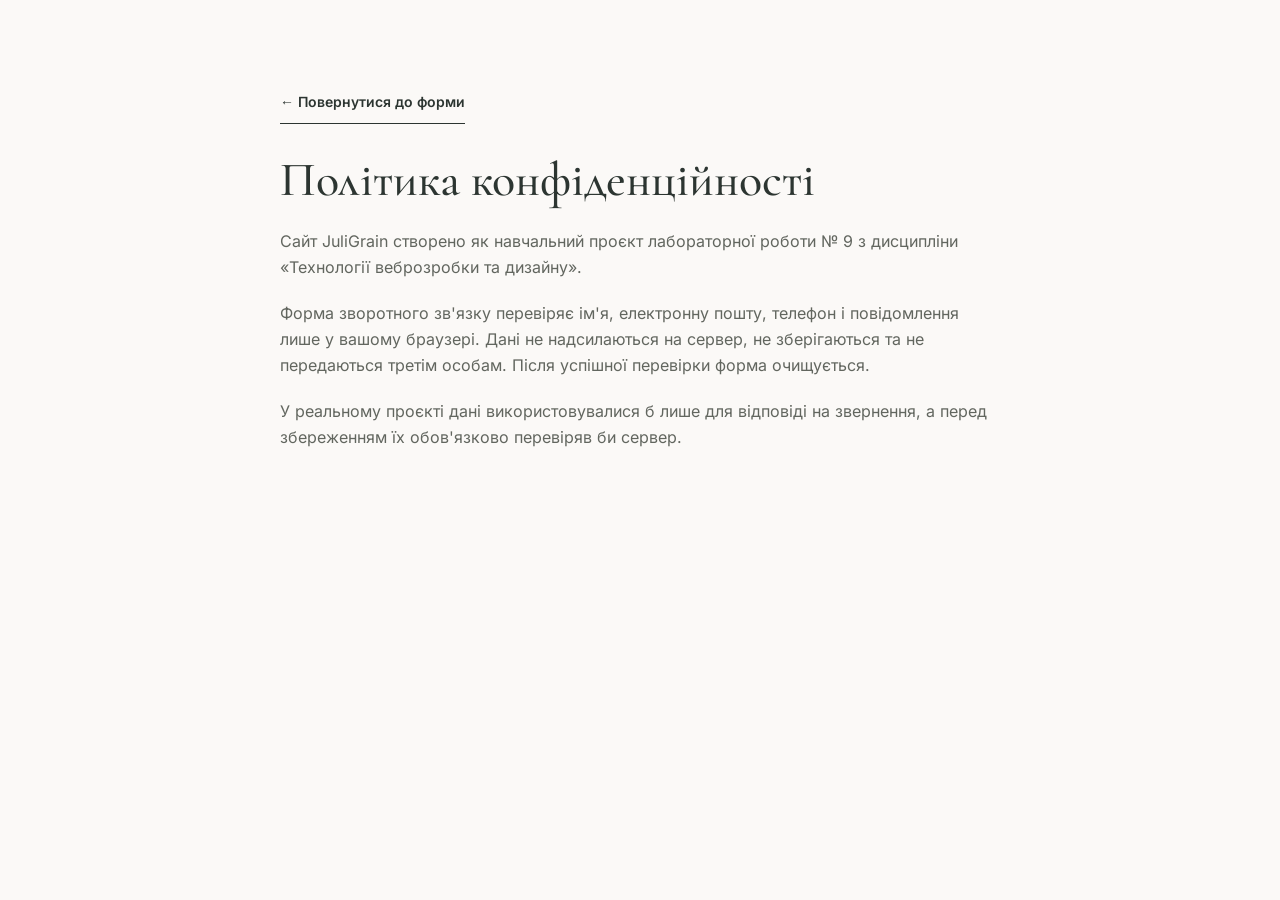
==== privacy.html @ e08b6209 "feat: додано форму зворотного зв'язку з ШІ-валідацією та модальним вікном Секція #contact з полями і" ====
<!doctype html>
<html lang="uk">
  <head>
    <meta charset="UTF-8" />
    <meta name="viewport" content="width=device-width, initial-scale=1.0" />
    <meta name="robots" content="noindex" />
    <title>Політика конфіденційності | JuliGrain</title>
    <link rel="stylesheet" href="css/tailwind.css?v=20261117-form" />
    <link rel="icon" href="assets/icons/logo.svg" type="image/svg+xml" />
  </head>
  <body class="bg-cream font-sans text-sage antialiased [&_p]:leading-relaxed">
    <main class="mx-auto w-full max-w-3xl px-4 py-12 md:px-6 md:py-20">
      <a href="index.html#contact" class="mb-8 inline-flex min-h-11 items-center border-b border-sage text-sm font-semibold focus-visible:outline focus-visible:outline-2 focus-visible:outline-offset-4 focus-visible:outline-gold">← Повернутися до форми</a>
      <h1 class="mb-6 font-display text-4xl font-medium leading-tight md:text-5xl">Політика конфіденційності</h1>
      <div class="grid gap-5 text-muted">
        <p>Сайт JuliGrain створено як навчальний проєкт лабораторної роботи № 9 з дисципліни «Технології веброзробки та дизайну».</p>
        <p>Форма зворотного зв'язку перевіряє ім'я, електронну пошту, телефон і повідомлення лише у вашому браузері. Дані не надсилаються на сервер, не зберігаються та не передаються третім особам. Після успішної перевірки форма очищується.</p>
        <p>У реальному проєкті дані використовувалися б лише для відповіді на звернення, а перед збереженням їх обов'язково перевіряв би сервер.</p>
      </div>
    </main>
  </body>
</html>
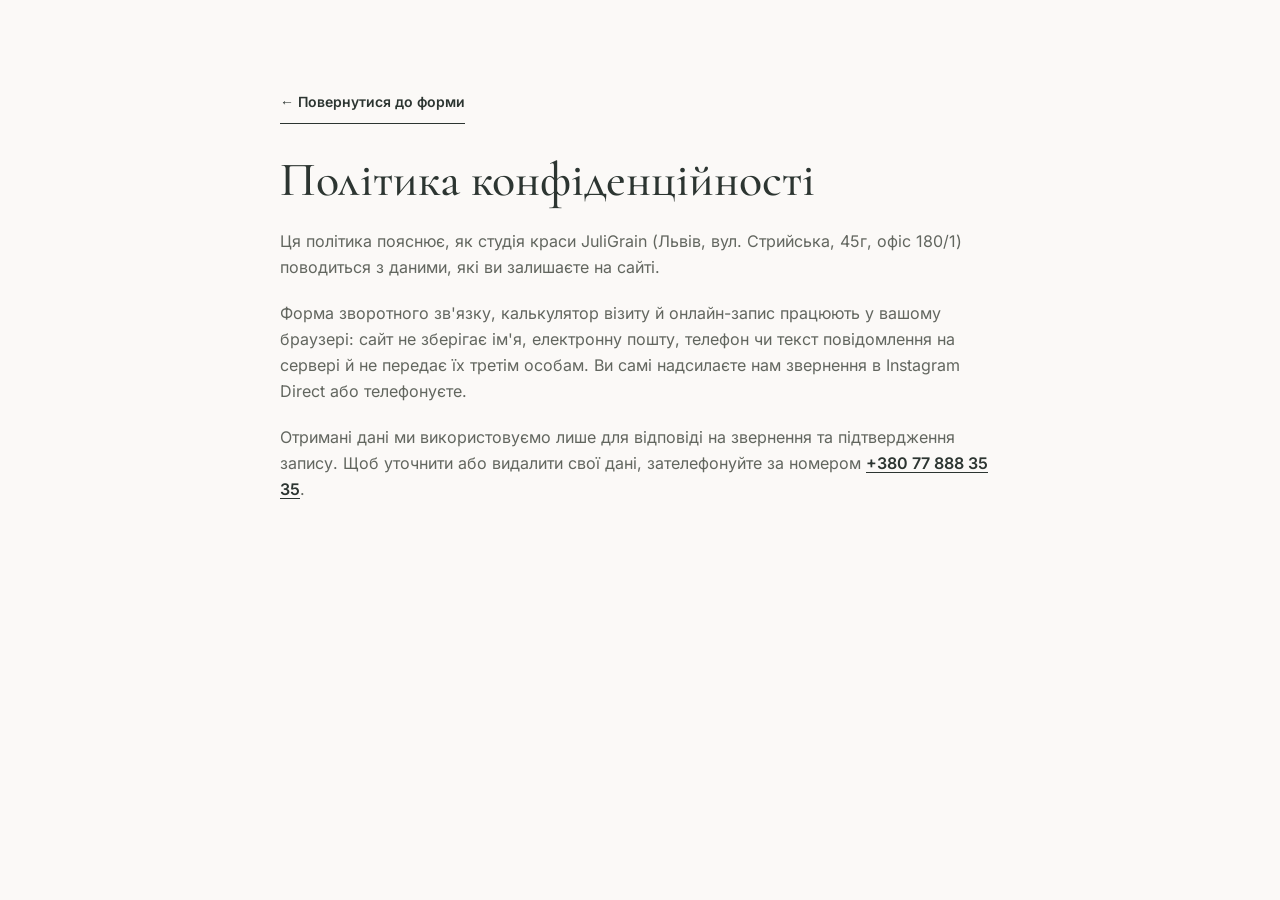
==== commit 0172c027: "feat: калькулятор візиту замість курсу сеансів, сайт без навчальних позначок - калькулятор бере посл" ====
--- a/privacy.html
+++ b/privacy.html
@@ -13,9 +13,9 @@
       <a href="index.html#contact" class="mb-8 inline-flex min-h-11 items-center border-b border-sage text-sm font-semibold focus-visible:outline focus-visible:outline-2 focus-visible:outline-offset-4 focus-visible:outline-gold">← Повернутися до форми</a>
       <h1 class="mb-6 font-display text-4xl font-medium leading-tight md:text-5xl">Політика конфіденційності</h1>
       <div class="grid gap-5 text-muted">
-        <p>Сайт JuliGrain створено як навчальний проєкт лабораторної роботи № 9 з дисципліни «Технології веброзробки та дизайну».</p>
-        <p>Форма зворотного зв'язку перевіряє ім'я, електронну пошту, телефон і повідомлення лише у вашому браузері. Дані не надсилаються на сервер, не зберігаються та не передаються третім особам. Після успішної перевірки форма очищується.</p>
-        <p>У реальному проєкті дані використовувалися б лише для відповіді на звернення, а перед збереженням їх обов'язково перевіряв би сервер.</p>
+        <p>Ця політика пояснює, як студія краси JuliGrain (Львів, вул. Стрийська, 45г, офіс 180/1) поводиться з даними, які ви залишаєте на сайті.</p>
+        <p>Форма зворотного зв'язку, калькулятор візиту й онлайн-запис працюють у вашому браузері: сайт не зберігає ім'я, електронну пошту, телефон чи текст повідомлення на сервері й не передає їх третім особам. Ви самі надсилаєте нам звернення в Instagram Direct або телефонуєте.</p>
+        <p>Отримані дані ми використовуємо лише для відповіді на звернення та підтвердження запису. Щоб уточнити або видалити свої дані, зателефонуйте за номером <a href="tel:+380778883535" class="font-semibold text-sage underline underline-offset-[3px]">+380 77 888 35 35</a>.</p>
       </div>
     </main>
   </body>
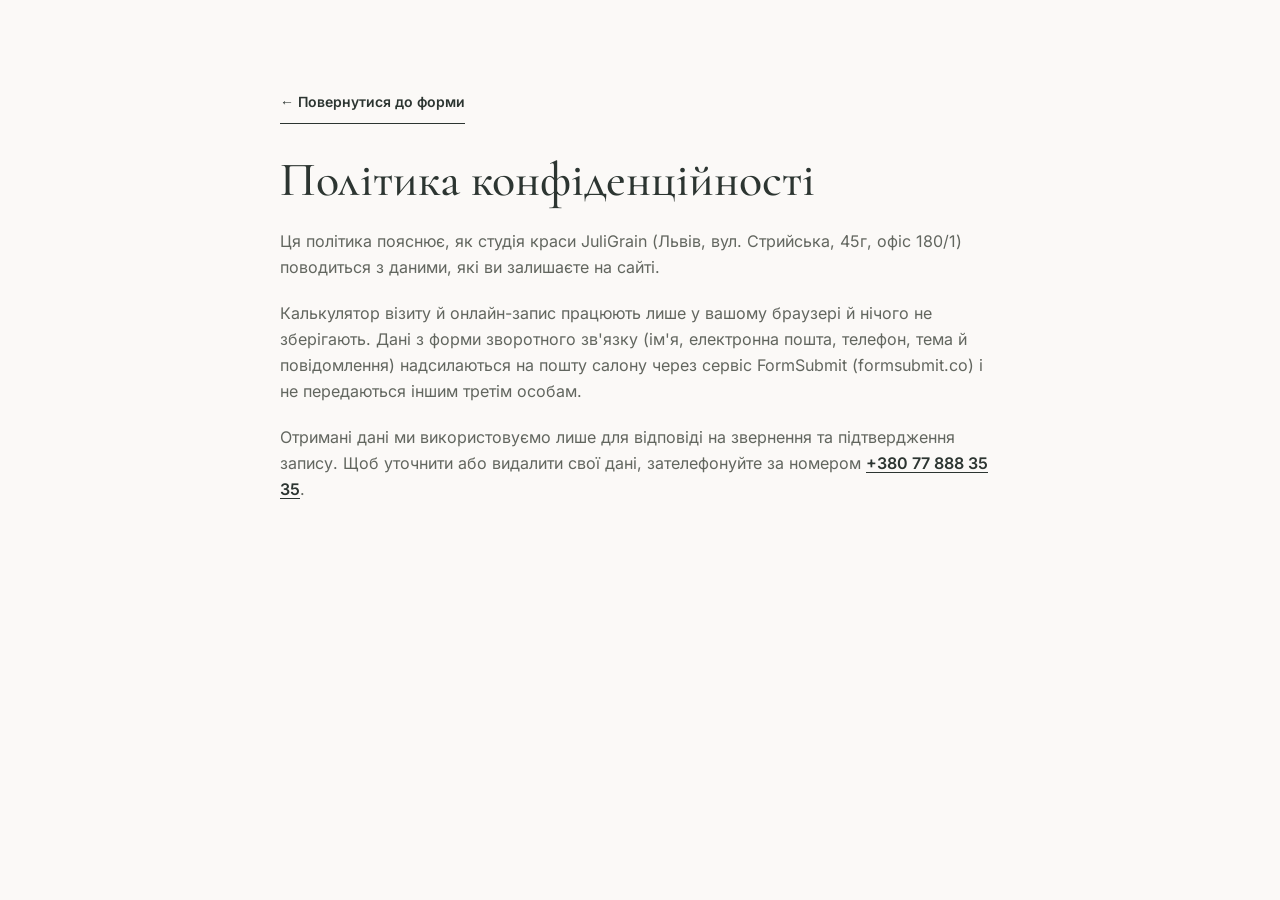
==== commit a5bb41d5: "feat: форма зворотного зв'язку надсилає звернення на пошту через FormSubmit Co-Authored-By: Claude O" ====
--- a/privacy.html
+++ b/privacy.html
@@ -14,7 +14,7 @@
       <h1 class="mb-6 font-display text-4xl font-medium leading-tight md:text-5xl">Політика конфіденційності</h1>
       <div class="grid gap-5 text-muted">
         <p>Ця політика пояснює, як студія краси JuliGrain (Львів, вул. Стрийська, 45г, офіс 180/1) поводиться з даними, які ви залишаєте на сайті.</p>
-        <p>Форма зворотного зв'язку, калькулятор візиту й онлайн-запис працюють у вашому браузері: сайт не зберігає ім'я, електронну пошту, телефон чи текст повідомлення на сервері й не передає їх третім особам. Ви самі надсилаєте нам звернення в Instagram Direct або телефонуєте.</p>
+        <p>Калькулятор візиту й онлайн-запис працюють лише у вашому браузері й нічого не зберігають. Дані з форми зворотного зв'язку (ім'я, електронна пошта, телефон, тема й повідомлення) надсилаються на пошту салону через сервіс FormSubmit (formsubmit.co) і не передаються іншим третім особам.</p>
         <p>Отримані дані ми використовуємо лише для відповіді на звернення та підтвердження запису. Щоб уточнити або видалити свої дані, зателефонуйте за номером <a href="tel:+380778883535" class="font-semibold text-sage underline underline-offset-[3px]">+380 77 888 35 35</a>.</p>
       </div>
     </main>
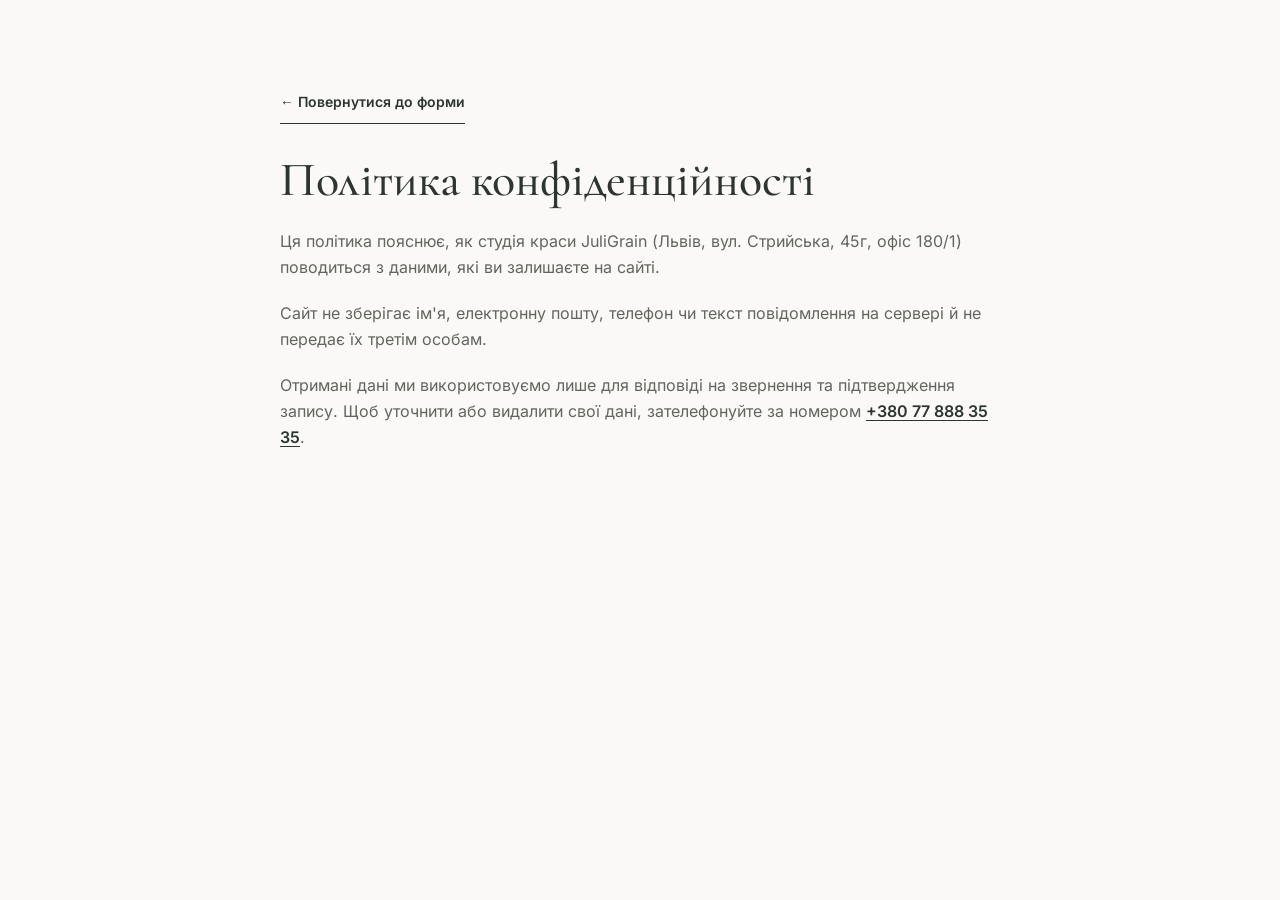
==== commit b3af4af6: "fix: форма без зовнішнього сервісу — лише вікно подяки, адресу пошти прибрано з коду Co-Authored-By:" ====
--- a/privacy.html
+++ b/privacy.html
@@ -14,7 +14,7 @@
       <h1 class="mb-6 font-display text-4xl font-medium leading-tight md:text-5xl">Політика конфіденційності</h1>
       <div class="grid gap-5 text-muted">
         <p>Ця політика пояснює, як студія краси JuliGrain (Львів, вул. Стрийська, 45г, офіс 180/1) поводиться з даними, які ви залишаєте на сайті.</p>
-        <p>Калькулятор візиту й онлайн-запис працюють лише у вашому браузері й нічого не зберігають. Дані з форми зворотного зв'язку (ім'я, електронна пошта, телефон, тема й повідомлення) надсилаються на пошту салону через сервіс FormSubmit (formsubmit.co) і не передаються іншим третім особам.</p>
+        <p>Сайт не зберігає ім'я, електронну пошту, телефон чи текст повідомлення на сервері й не передає їх третім особам.</p>
         <p>Отримані дані ми використовуємо лише для відповіді на звернення та підтвердження запису. Щоб уточнити або видалити свої дані, зателефонуйте за номером <a href="tel:+380778883535" class="font-semibold text-sage underline underline-offset-[3px]">+380 77 888 35 35</a>.</p>
       </div>
     </main>
